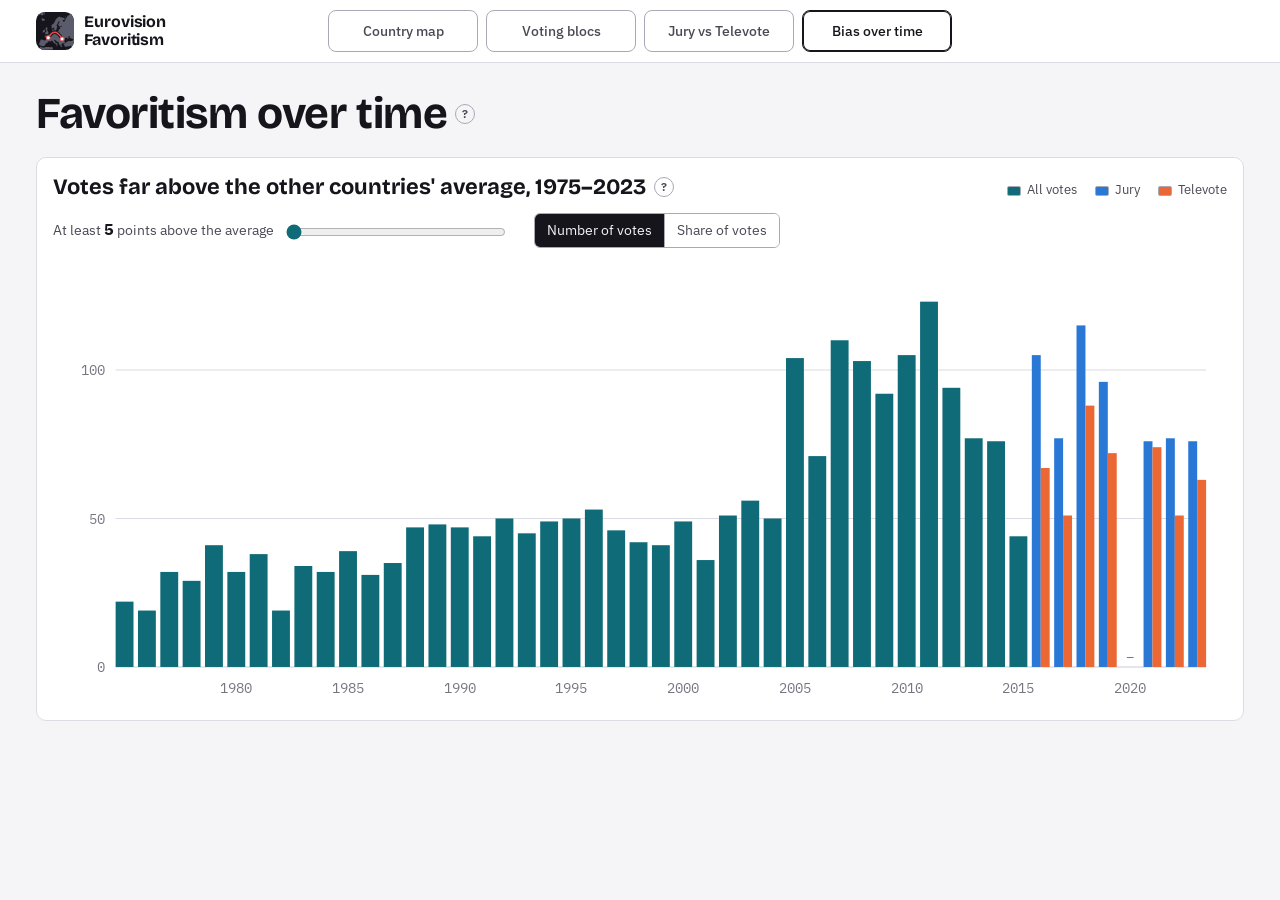
==== bias-over-time.html @ cacb6960 "Bias page draft: all countries only, threshold 5 to 12 points - Country picker and Given/Received sw" ====
<!DOCTYPE html>
<html lang="en">
<head>
  <meta charset="utf-8">
  <meta name="viewport" content="width=device-width, initial-scale=1, viewport-fit=cover">
  <title>Bias over time</title>
  <link rel="icon" href="img/favicon.svg" type="image/svg+xml">
  <link rel="preconnect" href="https://fonts.googleapis.com">
  <link rel="stylesheet" href="https://fonts.googleapis.com/css2?family=Bricolage+Grotesque:opsz,wght@12..96,500;12..96,700&family=IBM+Plex+Sans:wght@400;500;600&family=IBM+Plex+Mono:wght@400;500&display=swap">
  <link rel="stylesheet" href="css/site.css">
  <link rel="stylesheet" href="css/bias-over-time.css">
  <script src="js/vendor/d3.min.js" defer></script>
  <script type="module" src="js/pages/bias-over-time.js"></script>
</head>
<body>
<header class="topbar" id="topbar"></header>

<main class="wrap">
  <header class="ttl">
    <h1>Favoritism over time</h1>
    <button type="button" class="help" aria-label="Summary" aria-controls="h-page" aria-expanded="false">?</button>
  </header>

  <section class="stage" aria-labelledby="bars-title">
    <div class="stage-head">
      <div class="ttl">
        <h2 id="bars-title">Votes far above the other countries' average, 1975–2023</h2>
        <button type="button" class="help" aria-label="About this chart" aria-controls="h-bars" aria-expanded="false">?</button>
      </div>
      <div class="keys">
        <span class="key"><i class="swatch c-all"></i>All votes</span>
        <span class="key"><i class="swatch c-jury"></i>Jury</span>
        <span class="key"><i class="swatch c-tele"></i>Televote</span>
      </div>
    </div>
    <div class="controls">
      <label class="threshold" for="threshold"><span>At least <b id="t-value">5</b> <span id="t-unit">points</span> above the average</span>
        <input type="range" id="threshold" min="5" max="12" step="1" value="5">
      </label>
      <div class="seg" id="measure" role="group" aria-label="Show">
        <button type="button" data-value="count" aria-pressed="true">Number of votes</button>
        <button type="button" data-value="share" aria-pressed="false">Share of votes</button>
      </div>
    </div>
    <div class="scroll"><svg id="bars" class="wide" role="img" aria-label="Bar chart: per year, the votes that were at least the chosen number of points above what the other countries gave the same song"></svg></div>
  </section>
</main>

<div class="help-pop" id="h-page" role="tooltip" hidden>
  <p><b>Favoritism</b>: the points a country gave a song minus the average the other countries gave it. Greece gives Cyprus 12, the others give Cyprus 3 on average: +9.</p>
</div>
<div class="help-pop" id="h-bars" role="tooltip" hidden>
  <p>From 1975, when the top score became 12. From 2016 the jury and the televote each give a set of points.</p>
</div>
</body>
</html>
---- css/site.css ----
/* Shared styles: colours, type, top bar, controls, cards.
   Each page adds its own small stylesheet on top of this one. */

:root {
  --bg: #f5f5f7; --surface: #ffffff; --surface-2: #ececf1;
  --fg: #15151b; --fg-2: #4a4a56; --muted: #767682;
  --line: #dcdce4; --line-strong: #a9a9b6;
  --sea: #eef1f5; --land: #e1e2e8; --accent: #0f6b77;

  /* favoritism scale: blue = fewer points than expected, red = more */
  --neg2: #184f95; --neg1: #7fb0ec; --mid: #ebebef; --pos1: #ee9488; --pos2: #b3261e;

  --jury: #2a78d6; --tele: #eb6834;

  /* voting blocs: one hue per group, none of them the red or blue of the favoritism scale */
  --bloc-1: #008f88; --bloc-2: #e6a117; --bloc-3: #6a45ad;
  --bloc-4: #58b34a; --bloc-5: #e06aa9; --bloc-6: #8a4a1c;
  --bloc-7: #39485e; --bloc-8: #a3a23c;
  --no-bloc: #c7c8d2;

  --logo-bg: #15151b; --logo-land: #5b5c6b;

  --display: "Bricolage Grotesque", "Avenir Next", system-ui, sans-serif;
  --body: "IBM Plex Sans", system-ui, -apple-system, "Segoe UI", sans-serif;
  --mono: "IBM Plex Mono", ui-monospace, "SF Mono", Menlo, monospace;
}

@media (prefers-color-scheme: dark) {
  :root:not([data-theme="light"]) {
    --bg: #121216; --surface: #1b1b21; --surface-2: #26262e;
    --fg: #efeff3; --fg-2: #c2c2cc; --muted: #8e8e9a;
    --line: #33333d; --line-strong: #5a5a66;
    --sea: #16171c; --land: #24252c; --accent: #55b8c4;
    --neg2: #6aa6f0; --neg1: #2b5591; --mid: #3a3a43; --pos1: #8e3a33; --pos2: #ef6b62;
    --jury: #3987e5; --tele: #d95926;
    --bloc-1: #2bb8af; --bloc-2: #e0a02a; --bloc-3: #a288e3; --bloc-4: #6cc45c; --bloc-5: #e57fb6; --bloc-6: #c07a45; --bloc-7: #8fa0b8; --bloc-8: #c2c15a; --no-bloc: #3b3c47;
    --logo-bg: #26262e; --logo-land: #6a6b7a;
    color-scheme: dark;
  }
}
:root[data-theme="dark"] {
  --bg: #121216; --surface: #1b1b21; --surface-2: #26262e;
  --fg: #efeff3; --fg-2: #c2c2cc; --muted: #8e8e9a;
  --line: #33333d; --line-strong: #5a5a66;
  --sea: #16171c; --land: #24252c; --accent: #55b8c4;
  --neg2: #6aa6f0; --neg1: #2b5591; --mid: #3a3a43; --pos1: #8e3a33; --pos2: #ef6b62;
  --jury: #3987e5; --tele: #d95926;
  --bloc-1: #2bb8af; --bloc-2: #e0a02a; --bloc-3: #a288e3; --bloc-4: #6cc45c; --bloc-5: #e57fb6; --bloc-6: #c07a45; --bloc-7: #8fa0b8; --bloc-8: #c2c15a; --no-bloc: #3b3c47;
  --logo-bg: #26262e; --logo-land: #6a6b7a;
  color-scheme: dark;
}

* { box-sizing: border-box; }
[hidden] { display: none !important; }
body { margin: 0; background: var(--bg); color: var(--fg); font: 15px/1.55 var(--body); }
h1 { font: 700 clamp(28px, 4.4vw, 44px)/1.05 var(--display); margin: 0; letter-spacing: -.01em; text-wrap: balance; }
h2 { font: 700 22px/1.2 var(--display); margin: 0; text-wrap: balance; }
h2 .yr { font: 500 15px/1 var(--mono); color: var(--muted); }
svg { display: block; width: 100%; height: auto; }
svg text { font-family: var(--body); }
svg .mono, .mono { font-family: var(--mono); }
button:focus-visible, select:focus-visible, a:focus-visible { outline: 2px solid var(--accent); outline-offset: 2px; }
.visually-hidden { position: absolute; width: 1px; height: 1px; overflow: hidden; clip-path: inset(50%); white-space: nowrap; }

@media (prefers-reduced-motion: reduce) {
  * { transition: none !important; animation: none !important; }
}

/* ---------- top bar: logo left, four equal page boxes centred */
.topbar { display: block; position: sticky; top: 0; z-index: 30; background: color-mix(in srgb, var(--surface) 92%, transparent); backdrop-filter: blur(8px); border-bottom: 1px solid var(--line); }
.topbar-in { width: 100%; max-width: 1240px; margin: 0 auto; padding-block: 10px; padding-left: max(16px, env(safe-area-inset-left, 0px)); padding-right: max(16px, env(safe-area-inset-right, 0px));
  display: grid; grid-template-columns: 1fr auto 1fr; align-items: center; gap: 10px 24px; }
.brand { justify-self: start; display: flex; align-items: center; gap: 10px; color: var(--fg); text-decoration: none; border-radius: 10px; padding: 2px 6px 2px 2px; margin-left: -2px; }
.brand:hover .brand-txt { text-decoration: underline; text-underline-offset: 3px; }
.logo { width: 38px; height: 38px; flex: none; }
.logo-bg { fill: var(--logo-bg); }
.logo-land { fill: var(--logo-land); }
.logo-arc { fill: none; stroke: #e5484d; stroke-width: 2.6; stroke-linecap: round; }
.logo-arc-halo { fill: none; stroke: var(--logo-bg); stroke-width: 5.5; stroke-linecap: round; }
.logo-dot { fill: #ffffff; stroke: #e5484d; stroke-width: 1.6; }
.brand-txt { font: 700 16px/1.15 var(--display); letter-spacing: -.005em; max-width: 11ch; }
.topbar nav { grid-column: 2; }
.topbar nav ul { list-style: none; margin: 0; padding: 0; display: grid; grid-template-columns: repeat(4, 150px); gap: 8px; }
.topbar nav a { display: grid; place-items: center; height: 42px; padding: 0 10px; text-align: center; font: 500 14px/1.2 var(--body); color: var(--fg-2); text-decoration: none;
  background: var(--surface); border: 1px solid var(--line-strong); border-radius: 8px; transition: border-color .15s, color .15s; }
.topbar nav a:hover { border-color: var(--fg-2); color: var(--fg); }
.topbar nav a[aria-current=page] { color: var(--fg); border-color: var(--fg); box-shadow: inset 0 0 0 1px var(--fg); }

/* narrower screens: logo on its own row, boxes across the full width, then two by two */
@media (max-width: 1000px) {
  .topbar-in { grid-template-columns: 1fr; }
  .brand-txt { max-width: none; }
  .topbar nav { grid-column: 1; }
  .topbar nav ul { grid-template-columns: repeat(4, 1fr); }
}
@media (max-width: 560px) {
  .topbar nav ul { grid-template-columns: repeat(2, 1fr); }
  .topbar nav a { height: 38px; font-size: 13px; }
}

/* ---------- page layout */
.wrap { max-width: 1240px; margin: 0 auto; padding-block: 28px 56px; padding-left: max(16px, env(safe-area-inset-left, 0px)); padding-right: max(16px, env(safe-area-inset-right, 0px)); display: grid; gap: 20px; }
.ttl { display: flex; align-items: center; gap: 8px; flex-wrap: wrap; min-width: 0; }
.ttl.spread { justify-content: space-between; }
.panel { display: grid; grid-template-columns: minmax(0, 1fr) var(--aside, 290px); gap: 20px; align-items: start; }
@media (max-width: 920px) { .panel { grid-template-columns: minmax(0, 1fr); } }
.stage, .card { background: var(--surface); border: 1px solid var(--line); border-radius: 10px; display: grid; }
.stage { padding: 16px; min-width: 0; gap: 12px; }
.card { padding: 14px 16px; gap: 10px; }
.card p { margin: 0; color: var(--fg-2); }
.stage-head { display: flex; flex-wrap: wrap; justify-content: space-between; align-items: end; gap: 10px 20px; }
.side { display: grid; gap: 18px; font-size: 14px; }
.scroll { overflow-x: auto; min-width: 0; }
.sub { margin: 0; color: var(--fg-2); font-size: 14px; max-width: 70ch; }
.loading { color: var(--muted); font-size: 14px; }
.error { color: var(--pos2); }

/* ---------- controls */
.controls { display: flex; flex-wrap: wrap; gap: 14px 24px; align-items: end; }
.ctl { display: grid; gap: 5px; }
.lbl, .ctl label { font: 500 11px/1 var(--mono); letter-spacing: .07em; text-transform: uppercase; color: var(--muted); }
.lbl .val, .ctl label .val { color: var(--fg); text-transform: none; letter-spacing: 0; font-size: 13px; }
select { font: inherit; color: var(--fg); background: var(--surface); border: 1px solid var(--line-strong); border-radius: 6px; padding: 6px 10px; min-width: 180px; }
input[type=range] { width: 200px; accent-color: var(--fg); margin: 6px 0 2px; }

.seg { display: inline-flex; border: 1px solid var(--line-strong); border-radius: 6px; overflow: hidden; }
.seg button { font: inherit; font-size: 14px; background: var(--surface); color: var(--fg-2); border: 0; padding: 6px 12px; cursor: pointer; }
.seg button + button { border-left: 1px solid var(--line-strong); }
.seg button[aria-pressed=true] { background: var(--fg); color: var(--bg); }
.seg.tight { margin-top: 4px; }

.presets { display: flex; flex-wrap: wrap; gap: 6px; }
.presets button { font: 500 12px/1 var(--mono); background: var(--surface); color: var(--fg-2); border: 1px solid var(--line-strong); border-radius: 999px; padding: 5px 9px; cursor: pointer; }
.presets button[aria-pressed=true] { background: var(--fg); color: var(--bg); border-color: var(--fg); }

/* two-handle year slider (js/shared/year-range.js) */
.range { position: relative; width: min(var(--range-w, 340px), 82vw); height: 26px; }
.range .track, .range .fill { position: absolute; top: 11px; height: 4px; border-radius: 2px; }
.range .track { left: 9px; right: 9px; background: var(--line); }
.range .fill { background: var(--fg); }
.range input[type=range] { position: absolute; inset: 0; width: 100%; height: 26px; margin: 0; background: none; pointer-events: none; -webkit-appearance: none; appearance: none; }
.range input[type=range]::-webkit-slider-runnable-track { background: none; height: 26px; }
.range input[type=range]::-moz-range-track { background: none; }
.range input[type=range]::-webkit-slider-thumb { -webkit-appearance: none; pointer-events: auto; width: 18px; height: 18px; margin-top: 4px; border-radius: 50%; background: var(--fg); border: 2px solid var(--surface); box-shadow: 0 0 0 1px var(--line-strong); cursor: grab; }
.range input[type=range]::-moz-range-thumb { pointer-events: auto; width: 14px; height: 14px; border-radius: 50%; background: var(--fg); border: 2px solid var(--surface); box-shadow: 0 0 0 1px var(--line-strong); cursor: grab; }
.range input[type=range]:focus-visible { outline: none; }
.range input[type=range]:focus-visible::-webkit-slider-thumb { box-shadow: 0 0 0 3px var(--accent); }
.range input[type=range]:focus-visible::-moz-range-thumb { box-shadow: 0 0 0 3px var(--accent); }
.range-ticks { display: flex; justify-content: space-between; width: min(var(--range-w, 340px), 82vw); padding: 0 4px; font: 11px/1 var(--mono); color: var(--muted); }

/* ---------- legends and ranked lists */
.keys { display: flex; flex-wrap: wrap; gap: 6px 18px; font-size: 13px; color: var(--fg-2); align-items: center; }
.key { display: inline-flex; align-items: center; gap: 6px; }
/* a swatch takes its colour from --c, set by one of the c-* classes */
.swatch { width: 14px; height: 10px; border-radius: 2px; display: inline-block; background: var(--c, transparent); border: 1px solid var(--line-strong); }
.swatch.dot { width: 10px; height: 10px; border-radius: 50%; border: 0; }
.swatch.ring { width: 10px; height: 10px; border-radius: 50%; background: transparent; border: 2px solid var(--fg-2); }
.swatch.line { width: 18px; height: 0; background: none; border: 0; border-top: 2.5px solid var(--c, var(--fg)); border-radius: 0; }
.swatch.line.dash { border-top-style: dashed; }
.swatch.hatch { background: repeating-linear-gradient(45deg, var(--surface) 0 2px, var(--line-strong) 2px 3.5px); }
.c-fg { --c: var(--fg); } .c-fg2 { --c: var(--fg-2); } .c-land { --c: var(--land); }
.c-nobloc { --c: var(--no-bloc); } .c-jury { --c: var(--jury); } .c-tele { --c: var(--tele); } .c-accent { --c: var(--accent); }

.rank { margin: 0; padding: 0; list-style: none; display: grid; gap: 2px; font-variant-numeric: tabular-nums; }
.rank li { display: grid; grid-template-columns: 1fr auto; gap: 10px; align-items: center; padding: 4px 0; border-bottom: 1px dashed var(--line); }
.rank li button { all: unset; cursor: pointer; color: var(--fg); }
.rank li button:hover { text-decoration: underline; }
.rank li button:focus-visible { outline: 2px solid var(--accent); outline-offset: 2px; }
.rank .empty { color: var(--muted); }
.rank + .lbl { margin-top: 6px; }
.pill { font: 500 12px/1 var(--mono); padding: 4px 6px; border-radius: 4px; min-width: 48px; text-align: right; }

/* ---------- tooltip */
.tip { position: fixed; z-index: 40; pointer-events: none; background: var(--surface); color: var(--fg); border: 1px solid var(--line-strong); border-radius: 6px; padding: 7px 10px; font-size: 13px; line-height: 1.4; box-shadow: 0 4px 14px rgb(0 0 0 / .14); max-width: 260px; }
.tip b { font-weight: 600; }
.tip .m { font-family: var(--mono); color: var(--fg-2); }

/* ---------- "?" help buttons: hover or focus to peek, click to pin, Esc to close */
.help { all: unset; box-sizing: border-box; display: inline-grid; place-items: center; width: 20px; height: 20px; flex: none; border-radius: 50%; border: 1.5px solid var(--line-strong); color: var(--fg-2); font: 600 12px/1 var(--body); cursor: help; vertical-align: middle; text-transform: none; letter-spacing: 0; }
.help:hover, .help[aria-expanded=true] { background: var(--fg); color: var(--bg); border-color: var(--fg); }
.help:focus-visible { outline: 2px solid var(--accent); outline-offset: 2px; }
.help-pop { position: fixed; z-index: 50; max-width: calc(100vw - 24px); background: var(--surface); color: var(--fg-2); border: 1px solid var(--line-strong); border-radius: 8px; padding: 12px 14px; font: 400 13.5px/1.5 var(--body); box-shadow: 0 8px 24px rgb(0 0 0 / .18); }
.help-pop b { color: var(--fg); font-weight: 600; }
.help-pop p { margin: 0 0 7px; }
.help-pop p:last-child { margin: 0; }

/* ---------- chart pieces shared by the pages */
.axis text, .tick-label { font: 11px var(--mono); fill: var(--muted); }
.axis line, .axis path { stroke: none; }
.grid line { stroke: var(--line); stroke-width: .8; }
.grid .zero { stroke-width: 1.2; }
.country { cursor: pointer; transition: fill .25s; }
/* 2020, the year without a contest, on line chart axes */
.tick-label.no-contest { fill-opacity: .6; font-style: italic; }
---- css/bias-over-time.css ----
/* Favoritism over time page */
svg.wide { min-width: 720px; }

.controls { display: flex; flex-wrap: wrap; gap: 12px 28px; align-items: center; }
.threshold { display: flex; align-items: center; gap: 12px; font-size: 14px; color: var(--fg-2); }
.threshold b { font: 700 16px var(--mono); color: var(--fg); }
.threshold input { width: 220px; accent-color: var(--accent); }

.bar.all { fill: var(--accent); }
.bar.jury { fill: var(--jury); }
.bar.tele { fill: var(--tele); }
.bar:hover { stroke: var(--fg); stroke-width: 1; }
.swatch.c-all { --c: var(--accent); }
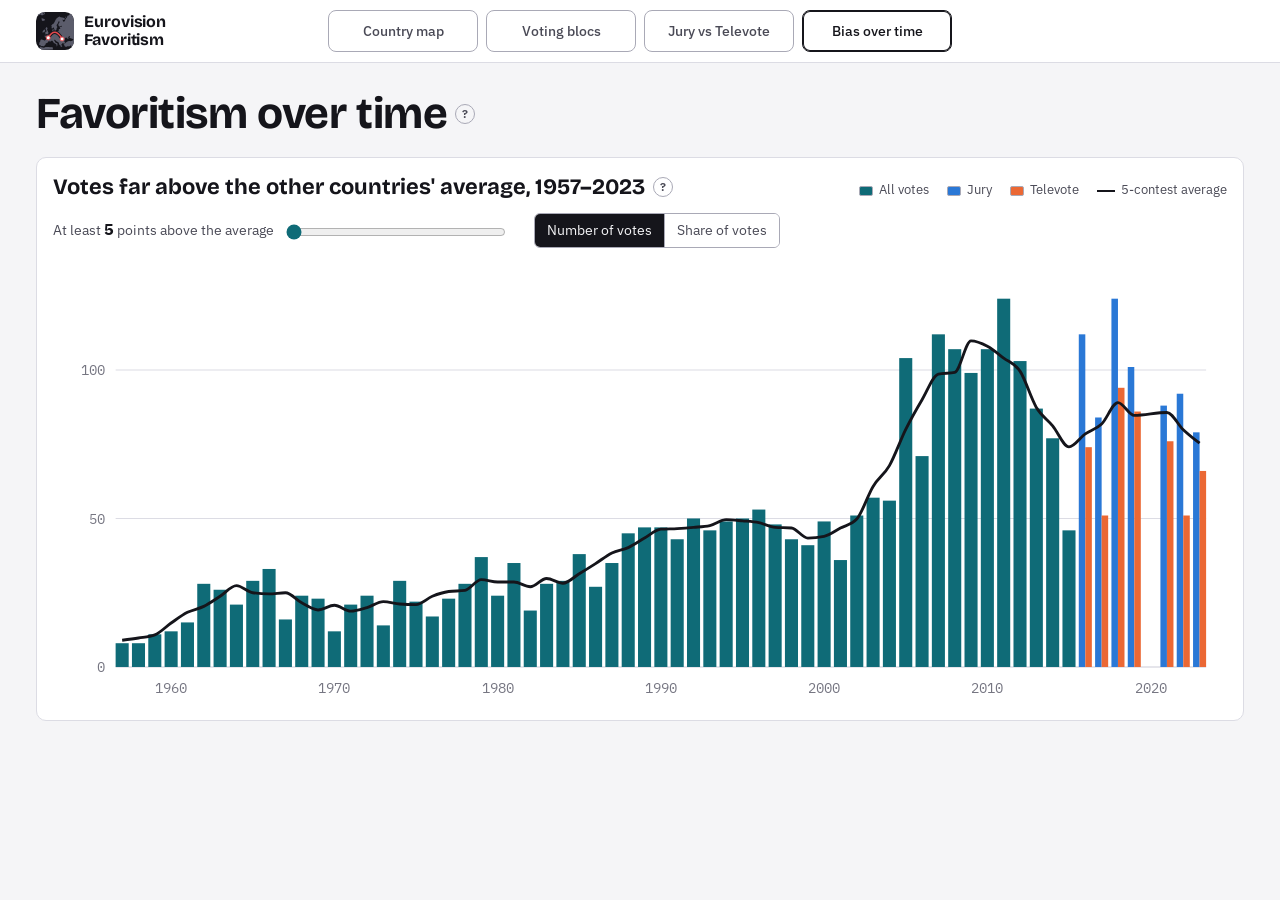
==== commit 9905724d: "Bias page: all finals 1957-2023 on the standardised 12-point scale, with a trend line - Favoritism s" ====
--- a/bias-over-time.html
+++ b/bias-over-time.html
@@ -24,13 +24,14 @@
   <section class="stage" aria-labelledby="bars-title">
     <div class="stage-head">
       <div class="ttl">
-        <h2 id="bars-title">Votes far above the other countries' average, 1975–2023</h2>
+        <h2 id="bars-title">Votes far above the other countries' average, 1957–2023</h2>
         <button type="button" class="help" aria-label="About this chart" aria-controls="h-bars" aria-expanded="false">?</button>
       </div>
       <div class="keys">
         <span class="key"><i class="swatch c-all"></i>All votes</span>
         <span class="key"><i class="swatch c-jury"></i>Jury</span>
         <span class="key"><i class="swatch c-tele"></i>Televote</span>
+        <span class="key"><i class="swatch line c-trend"></i>5-contest average</span>
       </div>
     </div>
     <div class="controls">
@@ -50,7 +51,7 @@
   <p><b>Favoritism</b>: the points a country gave a song minus the average the other countries gave it. Greece gives Cyprus 12, the others give Cyprus 3 on average: +9.</p>
 </div>
 <div class="help-pop" id="h-bars" role="tooltip" hidden>
-  <p>From 1975, when the top score became 12. From 2016 the jury and the televote each give a set of points.</p>
+  <p>Points standardised to the 12-point scale, as on the other pages: each year is scaled to the spread of an average 1975–2015 final.</p>
 </div>
 </body>
 </html>
--- a/css/bias-over-time.css
+++ b/css/bias-over-time.css
@@ -11,3 +11,5 @@
 .bar.tele { fill: var(--tele); }
 .bar:hover { stroke: var(--fg); stroke-width: 1; }
 .swatch.c-all { --c: var(--accent); }
+.trend { fill: none; stroke: var(--fg); stroke-width: 2.2; stroke-linejoin: round; pointer-events: none; }
+.swatch.c-trend { --c: var(--fg); }
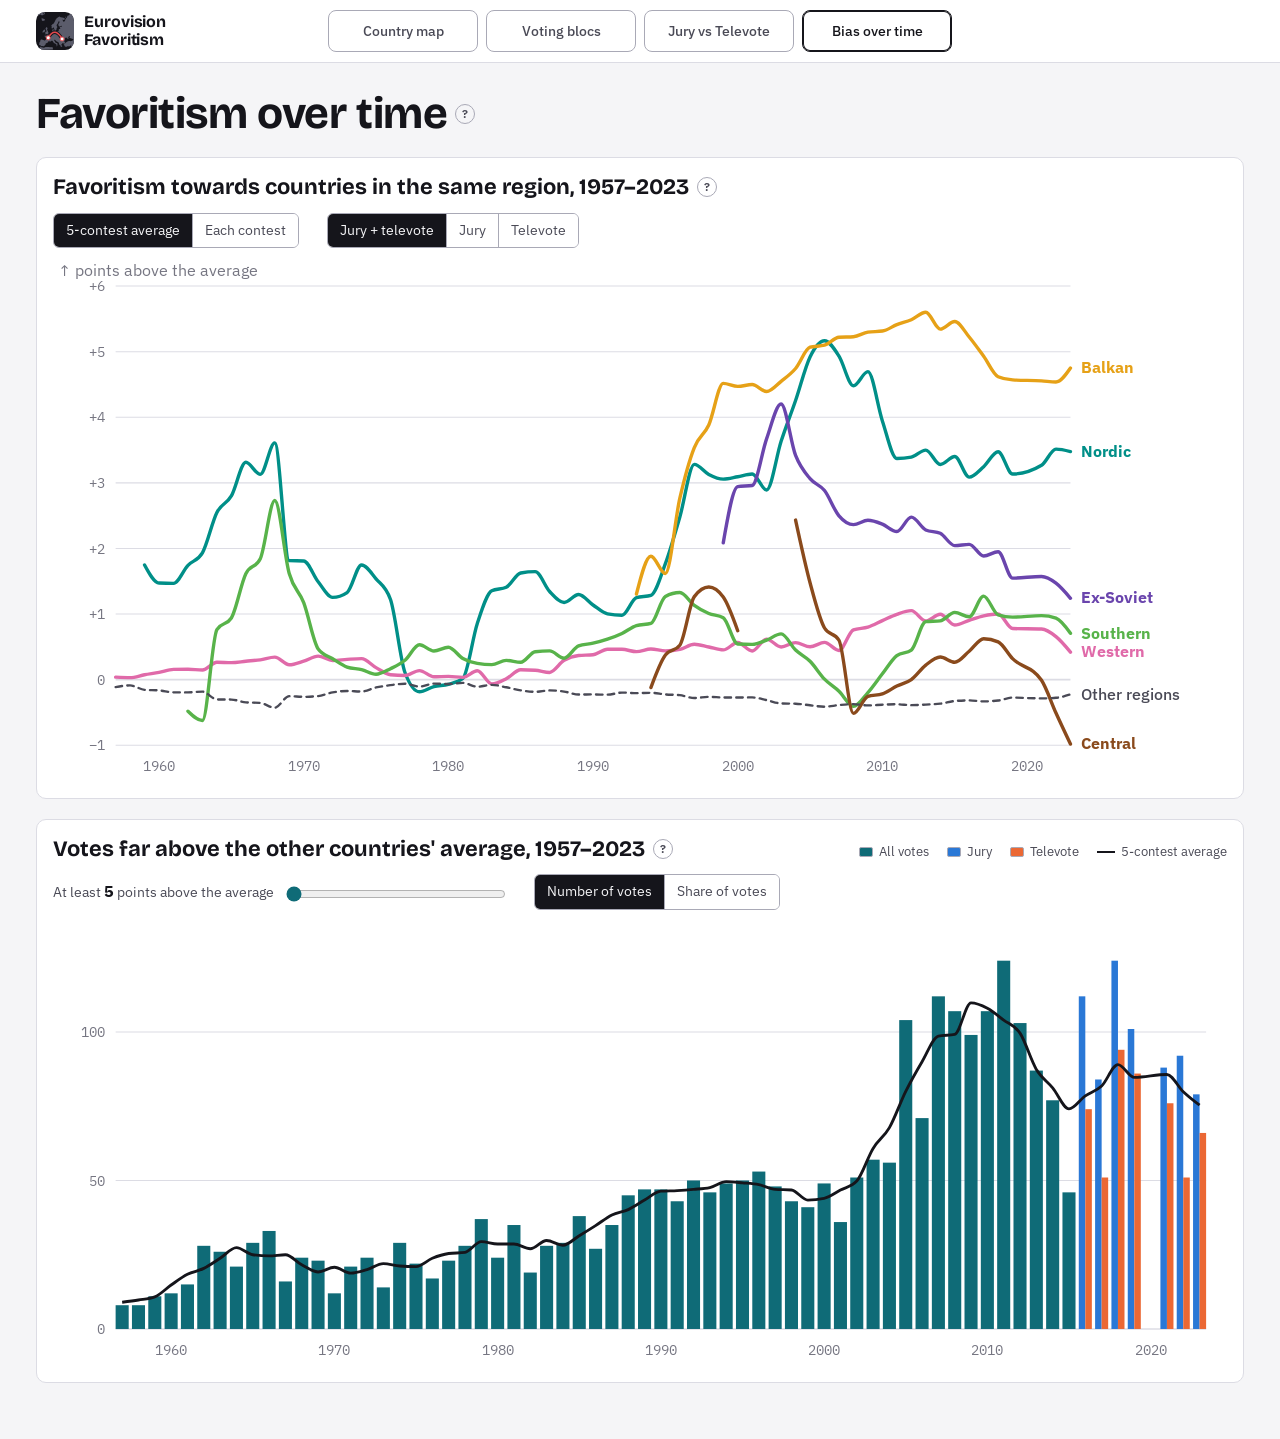
==== commit 1e791966: "Bias page: favoritism towards the voter's own region, one line per region - New first chart: per yea" ====
--- a/bias-over-time.html
+++ b/bias-over-time.html
@@ -20,6 +20,27 @@
     <h1>Favoritism over time</h1>
     <button type="button" class="help" aria-label="Summary" aria-controls="h-page" aria-expanded="false">?</button>
   </header>
+
+  <section class="stage" aria-labelledby="regions-title">
+    <div class="stage-head">
+      <div class="ttl">
+        <h2 id="regions-title">Favoritism towards countries in the same region, 1957–2023</h2>
+        <button type="button" class="help" aria-label="About this chart" aria-controls="h-regions" aria-expanded="false">?</button>
+      </div>
+    </div>
+    <div class="controls">
+      <div class="seg" id="smooth" role="group" aria-label="Smoothing">
+        <button type="button" data-value="avg" aria-pressed="true">5-contest average</button>
+        <button type="button" data-value="each" aria-pressed="false">Each contest</button>
+      </div>
+      <div class="seg" id="split" role="group" aria-label="2016–2023">
+        <button type="button" data-value="all" aria-pressed="true">Jury + televote</button>
+        <button type="button" data-value="jury" aria-pressed="false">Jury</button>
+        <button type="button" data-value="tele" aria-pressed="false">Televote</button>
+      </div>
+    </div>
+    <div class="scroll"><svg id="regions" class="wide" role="img" aria-label="Line chart: per region, the average favoritism of votes to countries in the same region, per year, and a dashed line for votes between different regions"></svg></div>
+  </section>
 
   <section class="stage" aria-labelledby="bars-title">
     <div class="stage-head">
@@ -50,6 +71,9 @@
 <div class="help-pop" id="h-page" role="tooltip" hidden>
   <p><b>Favoritism</b>: the points a country gave a song minus the average the other countries gave it. Greece gives Cyprus 12, the others give Cyprus 3 on average: +9.</p>
 </div>
+<div class="help-pop" id="h-regions" role="tooltip" hidden>
+  <p>Average favoritism of the votes a region's countries gave each other, in standardised points. Dashed: votes between different regions. The jury/televote switch applies from 2016.</p>
+</div>
 <div class="help-pop" id="h-bars" role="tooltip" hidden>
   <p>Points standardised to the 12-point scale, as on the other pages: each year is scaled to the spread of an average 1975–2015 final.</p>
 </div>
--- a/css/bias-over-time.css
+++ b/css/bias-over-time.css
@@ -13,3 +13,11 @@
 .swatch.c-all { --c: var(--accent); }
 .trend { fill: none; stroke: var(--fg); stroke-width: 2.2; stroke-linejoin: round; pointer-events: none; }
 .swatch.c-trend { --c: var(--fg); }
+.region-line { fill: none; stroke-width: 2.6; stroke-linejoin: round; stroke-linecap: round; transition: opacity .15s; }
+.region-line.other { stroke-width: 1.8; stroke-dasharray: 5 4; }
+.region-line.is-focus { stroke-width: 3.6; }
+.region-line.is-dim, .region-label.is-dim { opacity: .15; }
+.region-label { font-size: 12.5px; font-weight: 700; cursor: default; transition: opacity .15s; }
+.region-label.other { font-weight: 500; }
+#regions .guide { stroke: var(--fg-2); stroke-width: 1; pointer-events: none; }
+.note { font-size: 12px; fill: var(--muted); }
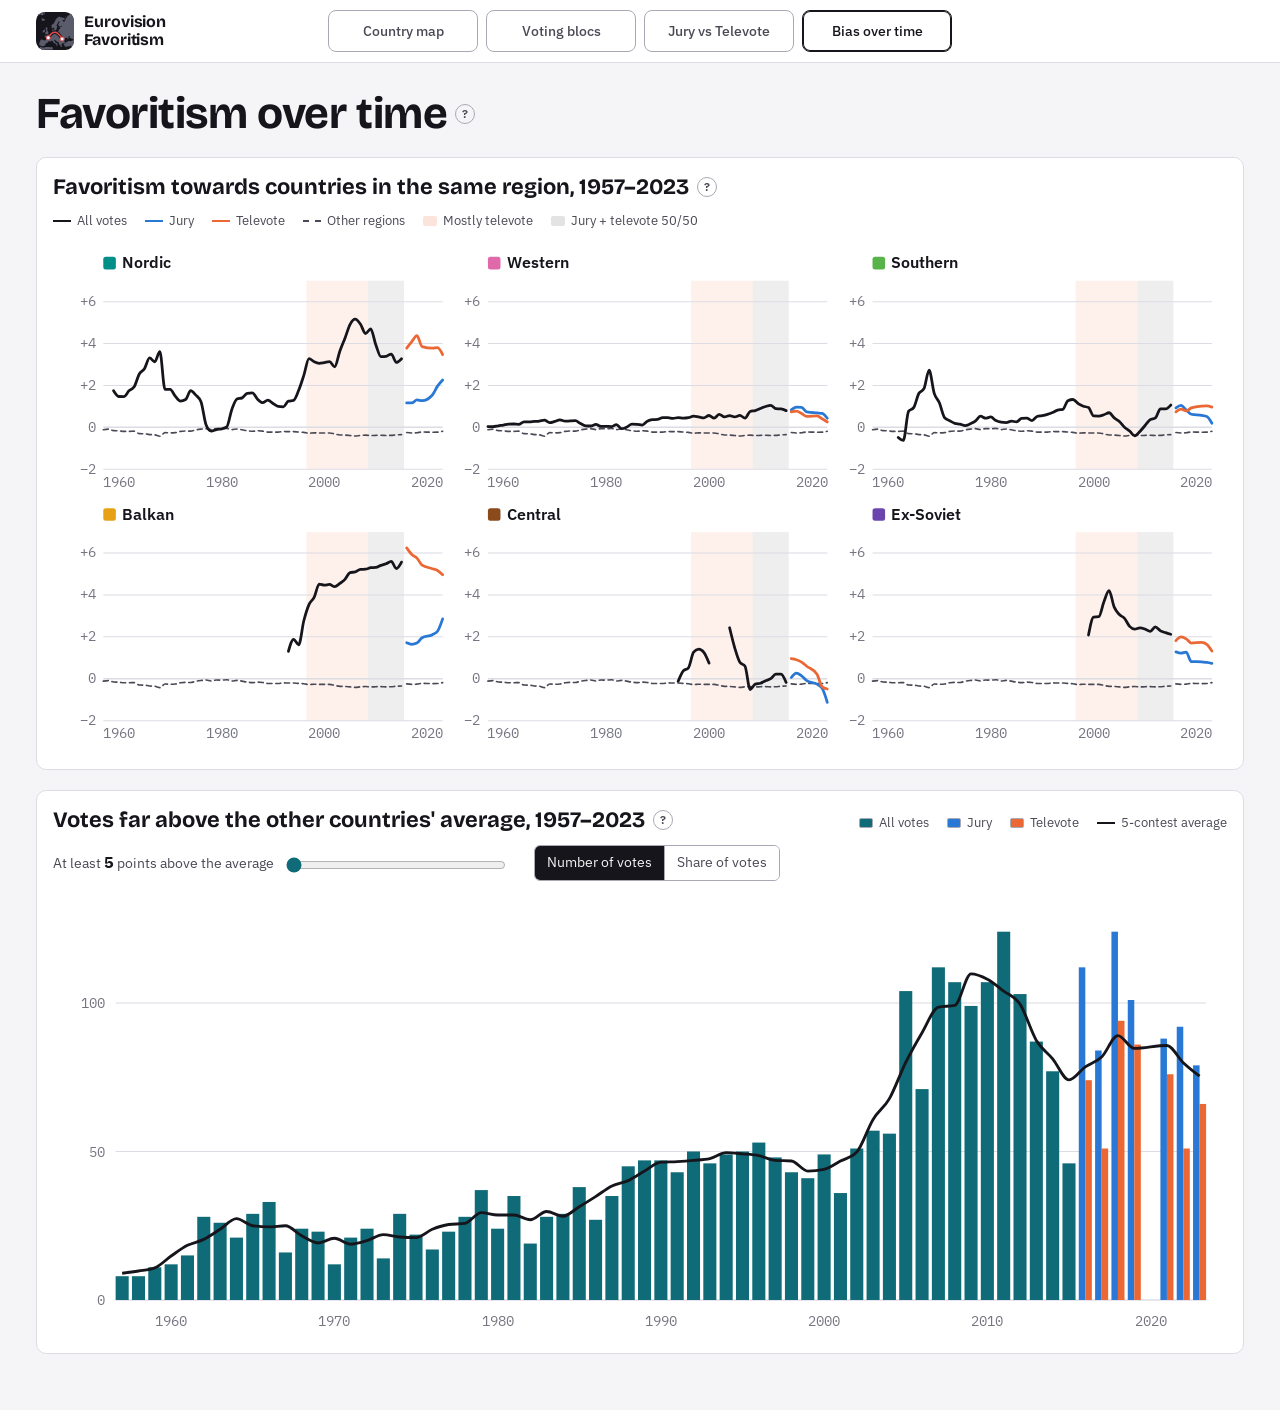
==== commit 26760e8d: "Bias page: region chart as small multiples with voting methods shaded - One panel per region on shar" ====
--- a/bias-over-time.html
+++ b/bias-over-time.html
@@ -27,19 +27,16 @@
         <h2 id="regions-title">Favoritism towards countries in the same region, 1957–2023</h2>
         <button type="button" class="help" aria-label="About this chart" aria-controls="h-regions" aria-expanded="false">?</button>
       </div>
-    </div>
-    <div class="controls">
-      <div class="seg" id="smooth" role="group" aria-label="Smoothing">
-        <button type="button" data-value="avg" aria-pressed="true">5-contest average</button>
-        <button type="button" data-value="each" aria-pressed="false">Each contest</button>
-      </div>
-      <div class="seg" id="split" role="group" aria-label="2016–2023">
-        <button type="button" data-value="all" aria-pressed="true">Jury + televote</button>
-        <button type="button" data-value="jury" aria-pressed="false">Jury</button>
-        <button type="button" data-value="tele" aria-pressed="false">Televote</button>
+      <div class="keys">
+        <span class="key"><i class="swatch line c-allv"></i>All votes</span>
+        <span class="key"><i class="swatch line c-jury"></i>Jury</span>
+        <span class="key"><i class="swatch line c-tele"></i>Televote</span>
+        <span class="key"><i class="swatch line dash c-other"></i>Other regions</span>
+        <span class="key"><i class="swatch c-televote-years"></i>Mostly televote</span>
+        <span class="key"><i class="swatch c-fifty-years"></i>Jury + televote 50/50</span>
       </div>
     </div>
-    <div class="scroll"><svg id="regions" class="wide" role="img" aria-label="Line chart: per region, the average favoritism of votes to countries in the same region, per year, and a dashed line for votes between different regions"></svg></div>
+    <div class="scroll"><svg id="regions" class="wide" role="img" aria-label="Six small line charts, one per region: the average favoritism of votes to countries in the same region per year, with jury and televote apart from 2016 and a dashed line for votes between different regions"></svg></div>
   </section>
 
   <section class="stage" aria-labelledby="bars-title">
@@ -72,7 +69,7 @@
   <p><b>Favoritism</b>: the points a country gave a song minus the average the other countries gave it. Greece gives Cyprus 12, the others give Cyprus 3 on average: +9.</p>
 </div>
 <div class="help-pop" id="h-regions" role="tooltip" hidden>
-  <p>Average favoritism of the votes a region's countries gave each other, in standardised points. Dashed: votes between different regions. The jury/televote switch applies from 2016.</p>
+  <p>Average favoritism of the votes a region's countries gave each other, in standardised points, pooled over five contests. Dashed: votes between different regions. Juries voted until 1996.</p>
 </div>
 <div class="help-pop" id="h-bars" role="tooltip" hidden>
   <p>Points standardised to the 12-point scale, as on the other pages: each year is scaled to the spread of an average 1975–2015 final.</p>
--- a/css/bias-over-time.css
+++ b/css/bias-over-time.css
@@ -13,11 +13,18 @@
 .swatch.c-all { --c: var(--accent); }
 .trend { fill: none; stroke: var(--fg); stroke-width: 2.2; stroke-linejoin: round; pointer-events: none; }
 .swatch.c-trend { --c: var(--fg); }
-.region-line { fill: none; stroke-width: 2.6; stroke-linejoin: round; stroke-linecap: round; transition: opacity .15s; }
-.region-line.other { stroke-width: 1.8; stroke-dasharray: 5 4; }
-.region-line.is-focus { stroke-width: 3.6; }
-.region-line.is-dim, .region-label.is-dim { opacity: .15; }
-.region-label { font-size: 12.5px; font-weight: 700; cursor: default; transition: opacity .15s; }
-.region-label.other { font-weight: 500; }
+.rl { fill: none; stroke-width: 2.2; stroke-linejoin: round; stroke-linecap: round; }
+.rl.all { stroke: var(--fg); }
+.rl.jury { stroke: var(--jury); }
+.rl.tele { stroke: var(--tele); }
+.rl.other { stroke: var(--fg-2); stroke-width: 1.3; stroke-dasharray: 4 3; }
+.band { fill-opacity: 0; }
+.band.b1 { fill: var(--tele); fill-opacity: .09; }
+.band.b2 { fill: var(--fg); fill-opacity: .07; }
+.swatch.c-televote-years { --c: color-mix(in srgb, var(--tele) 18%, var(--surface)); border: 0; }
+.swatch.c-fifty-years { --c: color-mix(in srgb, var(--fg) 12%, var(--surface)); border: 0; }
+.swatch.c-allv { --c: var(--fg); }
+.swatch.c-other { --c: var(--fg-2); }
 #regions .guide { stroke: var(--fg-2); stroke-width: 1; pointer-events: none; }
+#regions .panel-title { font: 600 13px var(--body); fill: var(--fg); }
 .note { font-size: 12px; fill: var(--muted); }
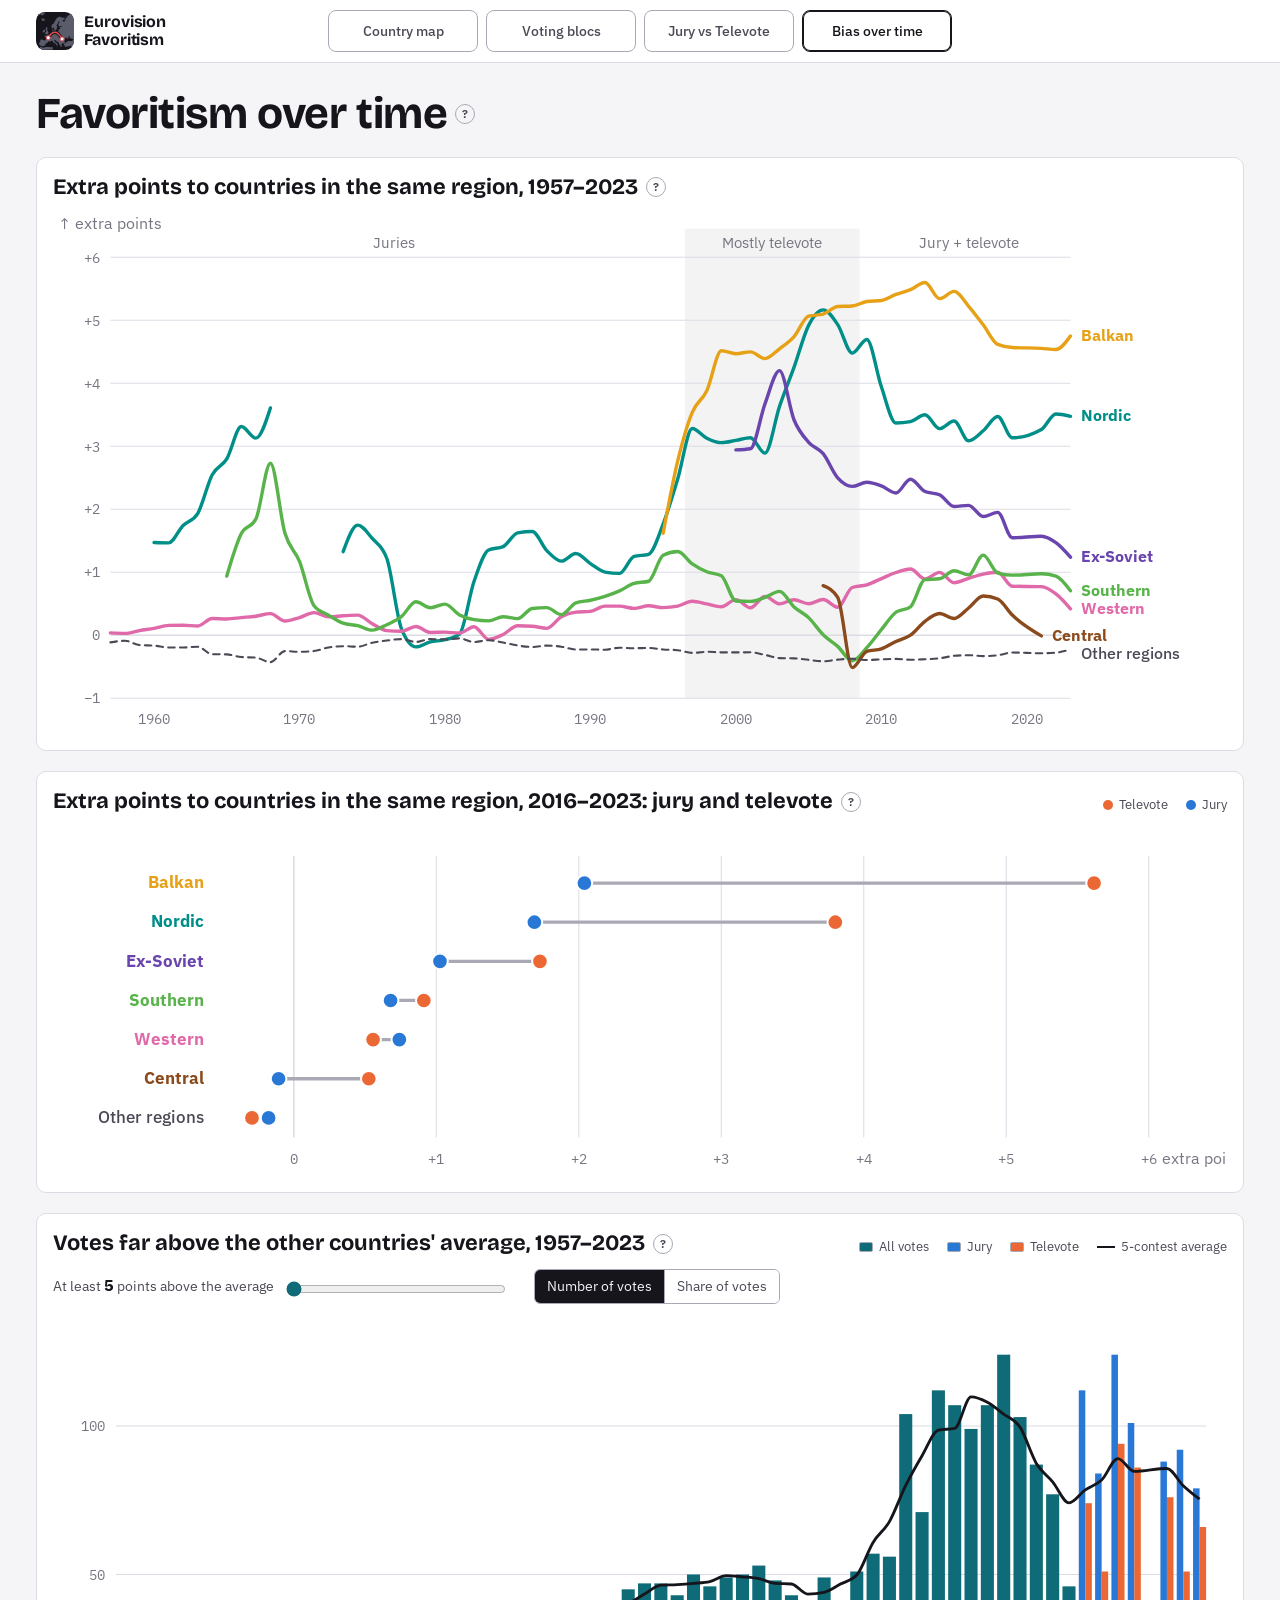
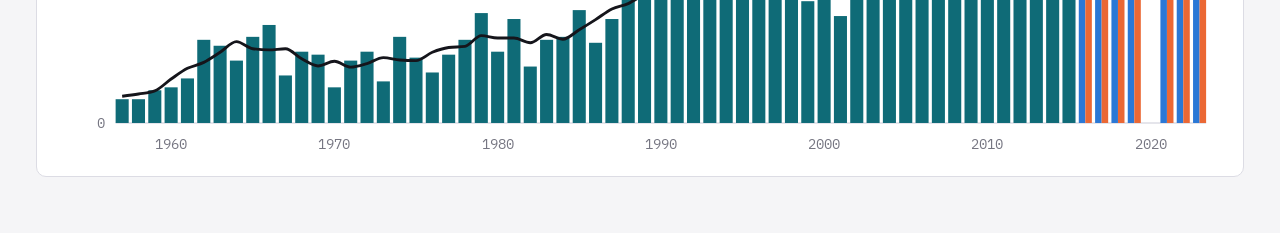
==== commit f734c4e3: "Bias page: extra points to the same region, one meaning per line - Chart 1: one line per region over" ====
--- a/bias-over-time.html
+++ b/bias-over-time.html
@@ -22,21 +22,25 @@
   </header>
 
   <section class="stage" aria-labelledby="regions-title">
+    <div class="ttl">
+      <h2 id="regions-title">Extra points to countries in the same region, 1957–2023</h2>
+      <button type="button" class="help" aria-label="About this chart" aria-controls="h-regions" aria-expanded="false">?</button>
+    </div>
+    <div class="scroll"><svg id="regions" class="wide" role="img" aria-label="Line chart: per region and year, how many more points countries gave songs from their own region than the other countries gave those songs; dashed line for votes between regions"></svg></div>
+  </section>
+
+  <section class="stage" aria-labelledby="split-title">
     <div class="stage-head">
       <div class="ttl">
-        <h2 id="regions-title">Favoritism towards countries in the same region, 1957–2023</h2>
-        <button type="button" class="help" aria-label="About this chart" aria-controls="h-regions" aria-expanded="false">?</button>
+        <h2 id="split-title">Extra points to countries in the same region, 2016–2023: jury and televote</h2>
+        <button type="button" class="help" aria-label="About this chart" aria-controls="h-split" aria-expanded="false">?</button>
       </div>
       <div class="keys">
-        <span class="key"><i class="swatch line c-allv"></i>All votes</span>
-        <span class="key"><i class="swatch line c-jury"></i>Jury</span>
-        <span class="key"><i class="swatch line c-tele"></i>Televote</span>
-        <span class="key"><i class="swatch line dash c-other"></i>Other regions</span>
-        <span class="key"><i class="swatch c-televote-years"></i>Mostly televote</span>
-        <span class="key"><i class="swatch c-fifty-years"></i>Jury + televote 50/50</span>
+        <span class="key"><i class="swatch dot c-tele"></i>Televote</span>
+        <span class="key"><i class="swatch dot c-jury"></i>Jury</span>
       </div>
     </div>
-    <div class="scroll"><svg id="regions" class="wide" role="img" aria-label="Six small line charts, one per region: the average favoritism of votes to countries in the same region per year, with jury and televote apart from 2016 and a dashed line for votes between different regions"></svg></div>
+    <div class="scroll"><svg id="split-regions" class="wide" role="img" aria-label="Per region, the extra points to countries in the same region from the jury and from the televote, 2016–2023"></svg></div>
   </section>
 
   <section class="stage" aria-labelledby="bars-title">
@@ -69,7 +73,11 @@
   <p><b>Favoritism</b>: the points a country gave a song minus the average the other countries gave it. Greece gives Cyprus 12, the others give Cyprus 3 on average: +9.</p>
 </div>
 <div class="help-pop" id="h-regions" role="tooltip" hidden>
-  <p>Average favoritism of the votes a region's countries gave each other, in standardised points, pooled over five contests. Dashed: votes between different regions. Juries voted until 1996.</p>
+  <p><b>Extra points</b>: how many more points a country gave a song than the other countries gave the same song. Norway gives Sweden 10, the others give Sweden 4 on average: +6.</p>
+  <p>Each line: the average over all votes to a country in the same region, over five contests. Dashed: votes between regions. Hover a region's name for its countries.</p>
+</div>
+<div class="help-pop" id="h-split" role="tooltip" hidden>
+  <p>The same measure since 2016, when the jury and the televote each give their own points.</p>
 </div>
 <div class="help-pop" id="h-bars" role="tooltip" hidden>
   <p>Points standardised to the 12-point scale, as on the other pages: each year is scaled to the spread of an average 1975–2015 final.</p>
--- a/css/bias-over-time.css
+++ b/css/bias-over-time.css
@@ -13,18 +13,23 @@
 .swatch.c-all { --c: var(--accent); }
 .trend { fill: none; stroke: var(--fg); stroke-width: 2.2; stroke-linejoin: round; pointer-events: none; }
 .swatch.c-trend { --c: var(--fg); }
-.rl { fill: none; stroke-width: 2.2; stroke-linejoin: round; stroke-linecap: round; }
-.rl.all { stroke: var(--fg); }
-.rl.jury { stroke: var(--jury); }
-.rl.tele { stroke: var(--tele); }
-.rl.other { stroke: var(--fg-2); stroke-width: 1.3; stroke-dasharray: 4 3; }
-.band { fill-opacity: 0; }
-.band.b1 { fill: var(--tele); fill-opacity: .09; }
-.band.b2 { fill: var(--fg); fill-opacity: .07; }
-.swatch.c-televote-years { --c: color-mix(in srgb, var(--tele) 18%, var(--surface)); border: 0; }
-.swatch.c-fifty-years { --c: color-mix(in srgb, var(--fg) 12%, var(--surface)); border: 0; }
-.swatch.c-allv { --c: var(--fg); }
-.swatch.c-other { --c: var(--fg-2); }
+.rline { fill: none; stroke-width: 2.6; stroke-linejoin: round; stroke-linecap: round; transition: opacity .15s; }
+.rline.other { stroke-width: 1.6; stroke-dasharray: 5 4; }
+.rline.is-focus { stroke-width: 3.6; }
+.rline.is-dim, .rlabel.is-dim { opacity: .15; }
+.rlabel { font-size: 12.5px; font-weight: 700; cursor: default; transition: opacity .15s; }
+.rlabel.other { font-weight: 500; }
+.method rect { fill: var(--fg); fill-opacity: 0; }
+.method.m1 rect { fill-opacity: .05; }
+.method text { font-size: 11.5px; fill: var(--muted); }
+.drow .hit { fill: transparent; }
+.drow:hover .hit { fill: var(--fg); fill-opacity: .04; }
+.dlabel { font-size: 13px; font-weight: 700; }
+.drow.other .dlabel { font-weight: 500; }
+.dbar { stroke: var(--line-strong); stroke-width: 2.5; }
+.ddot { stroke: var(--surface); stroke-width: 1.5; }
+.ddot.jury { fill: var(--jury); }
+.ddot.tele { fill: var(--tele); }
 #regions .guide { stroke: var(--fg-2); stroke-width: 1; pointer-events: none; }
 #regions .panel-title { font: 600 13px var(--body); fill: var(--fg); }
 .note { font-size: 12px; fill: var(--muted); }
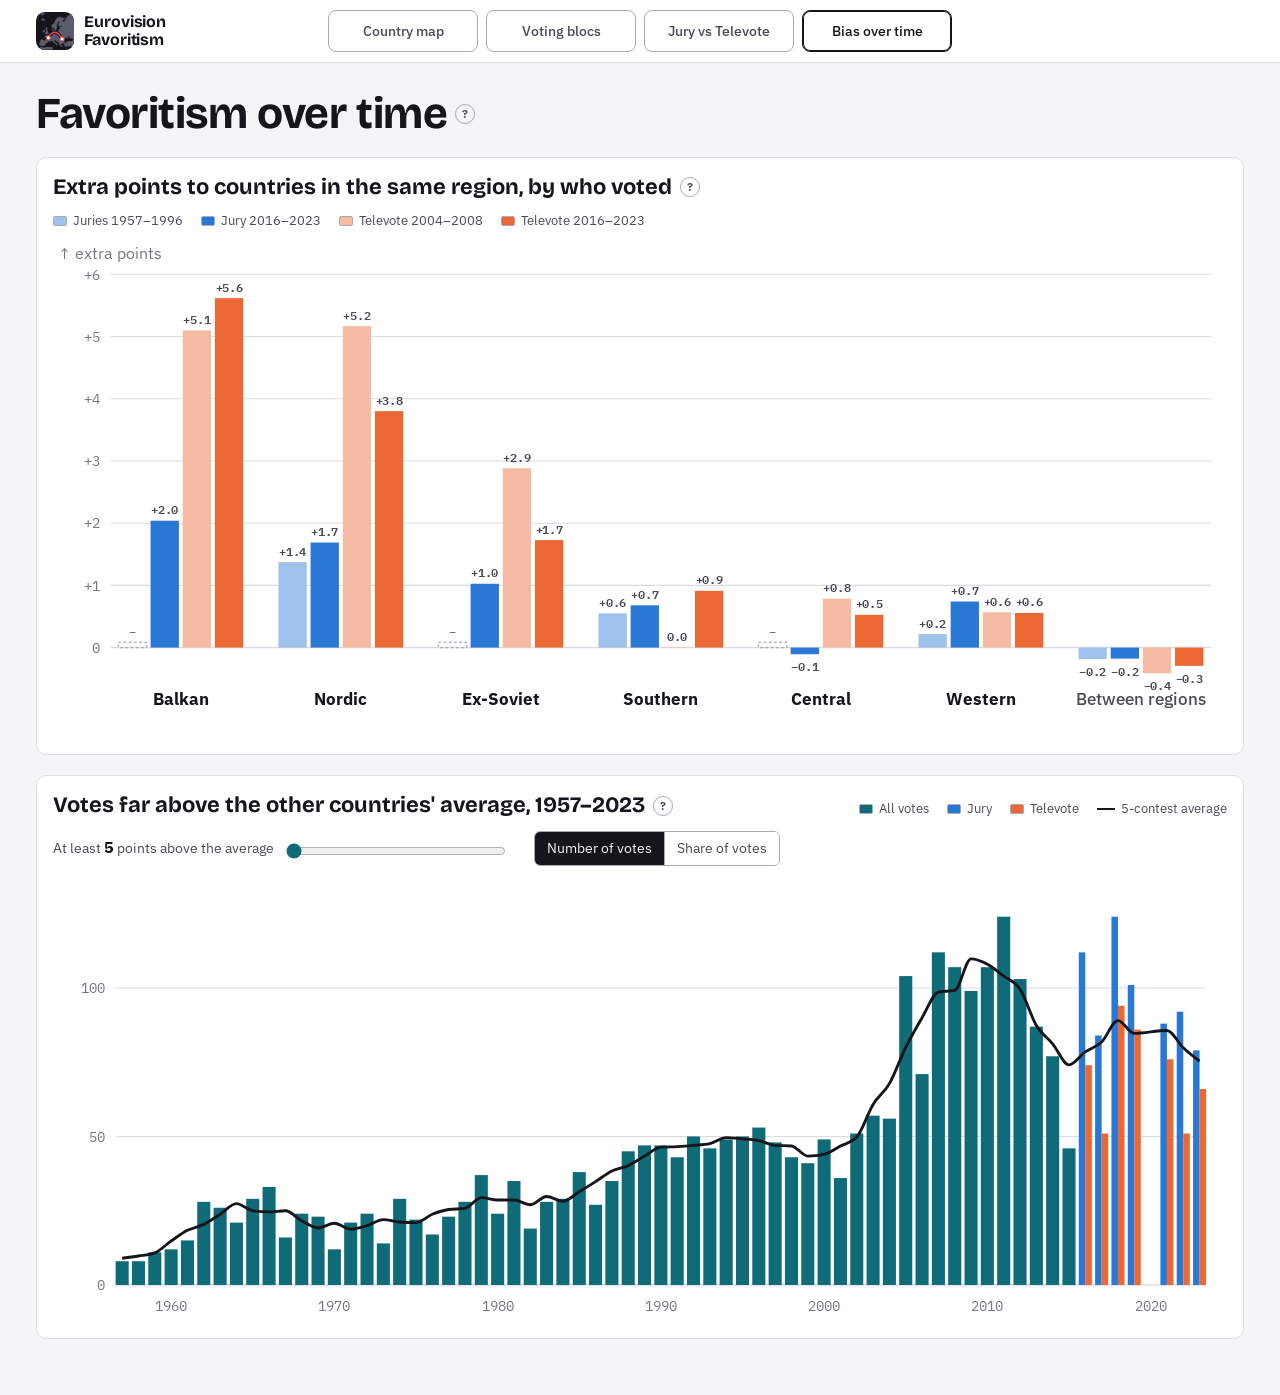
==== commit 7e33d9ef: "Bias page: extra points to the same region by who voted (grouped bars) - Replaces the region line ch" ====
--- a/bias-over-time.html
+++ b/bias-over-time.html
@@ -22,25 +22,19 @@
   </header>
 
   <section class="stage" aria-labelledby="regions-title">
-    <div class="ttl">
-      <h2 id="regions-title">Extra points to countries in the same region, 1957–2023</h2>
-      <button type="button" class="help" aria-label="About this chart" aria-controls="h-regions" aria-expanded="false">?</button>
-    </div>
-    <div class="scroll"><svg id="regions" class="wide" role="img" aria-label="Line chart: per region and year, how many more points countries gave songs from their own region than the other countries gave those songs; dashed line for votes between regions"></svg></div>
-  </section>
-
-  <section class="stage" aria-labelledby="split-title">
     <div class="stage-head">
       <div class="ttl">
-        <h2 id="split-title">Extra points to countries in the same region, 2016–2023: jury and televote</h2>
-        <button type="button" class="help" aria-label="About this chart" aria-controls="h-split" aria-expanded="false">?</button>
+        <h2 id="regions-title">Extra points to countries in the same region, by who voted</h2>
+        <button type="button" class="help" aria-label="About this chart" aria-controls="h-regions" aria-expanded="false">?</button>
       </div>
       <div class="keys">
-        <span class="key"><i class="swatch dot c-tele"></i>Televote</span>
-        <span class="key"><i class="swatch dot c-jury"></i>Jury</span>
+        <span class="key"><i class="swatch c-jury-old"></i>Juries 1957–1996</span>
+        <span class="key"><i class="swatch c-jury"></i>Jury 2016–2023</span>
+        <span class="key"><i class="swatch c-tele-old"></i>Televote 2004–2008</span>
+        <span class="key"><i class="swatch c-tele"></i>Televote 2016–2023</span>
       </div>
     </div>
-    <div class="scroll"><svg id="split-regions" class="wide" role="img" aria-label="Per region, the extra points to countries in the same region from the jury and from the televote, 2016–2023"></svg></div>
+    <div class="scroll"><svg id="regions" class="wide" role="img" aria-label="Grouped bar chart: per region, the extra points countries gave songs from their own region, for juries 1957–1996, televote 2004–2008, and jury and televote 2016–2023"></svg></div>
   </section>
 
   <section class="stage" aria-labelledby="bars-title">
@@ -74,10 +68,7 @@
 </div>
 <div class="help-pop" id="h-regions" role="tooltip" hidden>
   <p><b>Extra points</b>: how many more points a country gave a song than the other countries gave the same song. Norway gives Sweden 10, the others give Sweden 4 on average: +6.</p>
-  <p>Each line: the average over all votes to a country in the same region, over five contests. Dashed: votes between regions. Hover a region's name for its countries.</p>
-</div>
-<div class="help-pop" id="h-split" role="tooltip" hidden>
-  <p>The same measure since 2016, when the jury and the televote each give their own points.</p>
+  <p>Only years in which every country voted the same way. "–": too few votes. Hover a region's name for its countries.</p>
 </div>
 <div class="help-pop" id="h-bars" role="tooltip" hidden>
   <p>Points standardised to the 12-point scale, as on the other pages: each year is scaled to the spread of an average 1975–2015 final.</p>
--- a/css/bias-over-time.css
+++ b/css/bias-over-time.css
@@ -33,3 +33,16 @@
 #regions .guide { stroke: var(--fg-2); stroke-width: 1; pointer-events: none; }
 #regions .panel-title { font: 600 13px var(--body); fill: var(--fg); }
 .note { font-size: 12px; fill: var(--muted); }
+.vbar.jury-old rect:not(.hit) { fill: color-mix(in srgb, var(--jury) 45%, var(--surface)); }
+.vbar.jury-new rect:not(.hit) { fill: var(--jury); }
+.vbar.tele-old rect:not(.hit) { fill: color-mix(in srgb, var(--tele) 45%, var(--surface)); }
+.vbar.tele-new rect:not(.hit) { fill: var(--tele); }
+.vbar.thin rect:not(.hit) { fill: none; stroke: var(--line-strong); stroke-dasharray: 2 2; }
+.vbar .hit { fill: transparent; }
+.vbar:hover rect:not(.hit) { stroke: var(--fg); stroke-width: 1; }
+.bval { font: 600 9.5px var(--mono); fill: var(--fg-2); letter-spacing: -.2px; }
+.bval.thin { fill: var(--muted); }
+.glabel { font-size: 13px; font-weight: 700; fill: var(--fg); cursor: default; }
+.glabel.other { font-weight: 500; fill: var(--fg-2); }
+.swatch.c-jury-old { --c: color-mix(in srgb, var(--jury) 45%, var(--surface)); }
+.swatch.c-tele-old { --c: color-mix(in srgb, var(--tele) 45%, var(--surface)); }
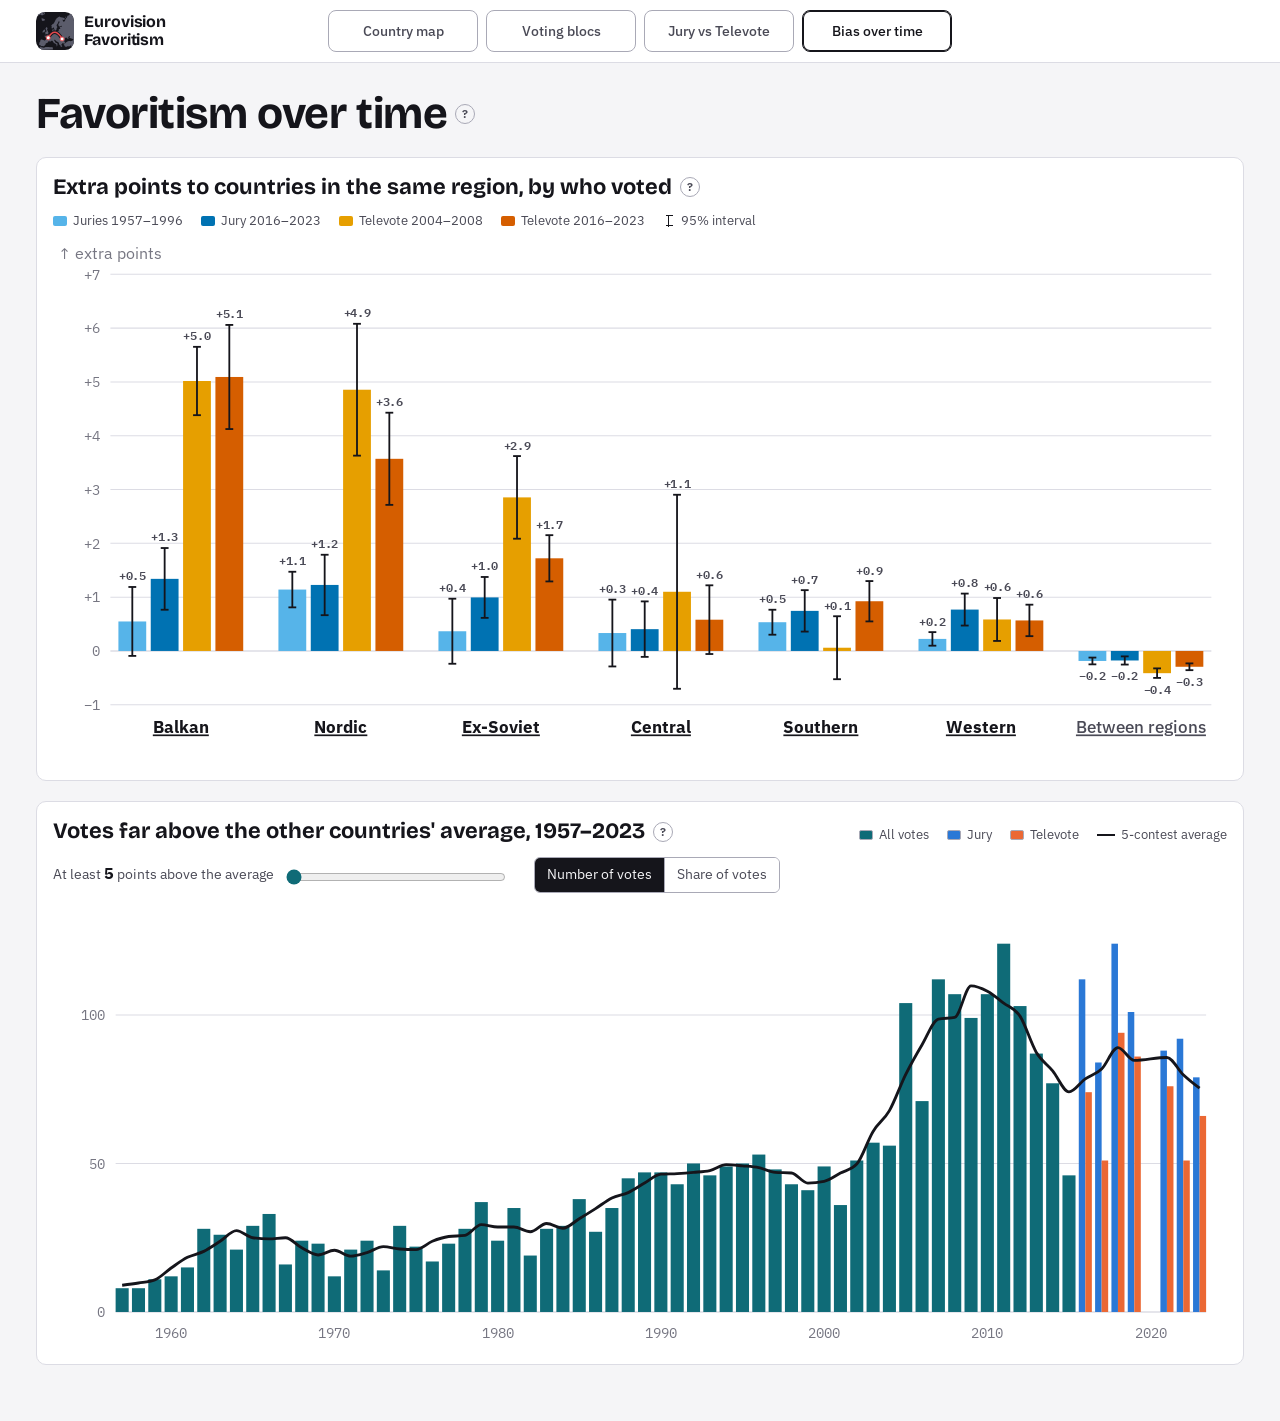
==== commit 8b2a7269: "Bias page: partial pooling and 95% intervals for thin regions; Okabe-Ito colours - Regions barely in" ====
--- a/bias-over-time.html
+++ b/bias-over-time.html
@@ -27,11 +27,12 @@
         <h2 id="regions-title">Extra points to countries in the same region, by who voted</h2>
         <button type="button" class="help" aria-label="About this chart" aria-controls="h-regions" aria-expanded="false">?</button>
       </div>
-      <div class="keys">
-        <span class="key"><i class="swatch c-jury-old"></i>Juries 1957–1996</span>
-        <span class="key"><i class="swatch c-jury"></i>Jury 2016–2023</span>
-        <span class="key"><i class="swatch c-tele-old"></i>Televote 2004–2008</span>
-        <span class="key"><i class="swatch c-tele"></i>Televote 2016–2023</span>
+      <div class="keys keys-regions">
+        <span class="key"><i class="swatch c-oi-sky"></i>Juries 1957–1996</span>
+        <span class="key"><i class="swatch c-oi-blue"></i>Jury 2016–2023</span>
+        <span class="key"><i class="swatch c-oi-orange"></i>Televote 2004–2008</span>
+        <span class="key"><i class="swatch c-oi-vermillion"></i>Televote 2016–2023</span>
+        <span class="key"><i class="swatch c-ci"></i>95% interval</span>
       </div>
     </div>
     <div class="scroll"><svg id="regions" class="wide" role="img" aria-label="Grouped bar chart: per region, the extra points countries gave songs from their own region, for juries 1957–1996, televote 2004–2008, and jury and televote 2016–2023"></svg></div>
@@ -68,7 +69,7 @@
 </div>
 <div class="help-pop" id="h-regions" role="tooltip" hidden>
   <p><b>Extra points</b>: how many more points a country gave a song than the other countries gave the same song. Norway gives Sweden 10, the others give Sweden 4 on average: +6.</p>
-  <p>Only years in which every country voted the same way. "–": too few votes. Hover a region's name for its countries.</p>
+  <p>Only years in which every country voted the same way. Regions with few votes lean on the average of all regions; the line through a bar shows how certain it is. Hover a region's name for its countries.</p>
 </div>
 <div class="help-pop" id="h-bars" role="tooltip" hidden>
   <p>Points standardised to the 12-point scale, as on the other pages: each year is scaled to the spread of an average 1975–2015 final.</p>
--- a/css/bias-over-time.css
+++ b/css/bias-over-time.css
@@ -33,16 +33,23 @@
 #regions .guide { stroke: var(--fg-2); stroke-width: 1; pointer-events: none; }
 #regions .panel-title { font: 600 13px var(--body); fill: var(--fg); }
 .note { font-size: 12px; fill: var(--muted); }
-.vbar.jury-old rect:not(.hit) { fill: color-mix(in srgb, var(--jury) 45%, var(--surface)); }
-.vbar.jury-new rect:not(.hit) { fill: var(--jury); }
-.vbar.tele-old rect:not(.hit) { fill: color-mix(in srgb, var(--tele) 45%, var(--surface)); }
-.vbar.tele-new rect:not(.hit) { fill: var(--tele); }
-.vbar.thin rect:not(.hit) { fill: none; stroke: var(--line-strong); stroke-dasharray: 2 2; }
-.vbar .hit { fill: transparent; }
-.vbar:hover rect:not(.hit) { stroke: var(--fg); stroke-width: 1; }
+/* Okabe-Ito colour-blind-safe palette, used as given and the same in light and dark mode */
+#regions, .keys-regions { --oi-sky: #56B4E9; --oi-blue: #0072B2; --oi-orange: #E69F00; --oi-vermillion: #D55E00; }
+.vbar.jury-old .fill { fill: var(--oi-sky); }
+.vbar.jury-new .fill { fill: var(--oi-blue); }
+.vbar.tele-old .fill { fill: var(--oi-orange); }
+.vbar.tele-new .fill { fill: var(--oi-vermillion); }
+.ci line { stroke: var(--fg); stroke-width: 1.4; }
+.swatch.c-ci { width: 12px; height: 12px; border: 0; background:
+  linear-gradient(var(--fg), var(--fg)) center / 1.4px 100% no-repeat,
+  linear-gradient(var(--fg), var(--fg)) center top / 7px 1.4px no-repeat,
+  linear-gradient(var(--fg), var(--fg)) center bottom / 7px 1.4px no-repeat; }
 .bval { font: 600 9.5px var(--mono); fill: var(--fg-2); letter-spacing: -.2px; }
 .bval.thin { fill: var(--muted); }
-.glabel { font-size: 13px; font-weight: 700; fill: var(--fg); cursor: default; }
+.glabel { font-size: 13px; font-weight: 700; fill: var(--fg); cursor: help; text-decoration: underline dotted; text-underline-offset: 3px; outline: none; }
+.glabel:hover, .glabel:focus-visible { fill: var(--accent); }
 .glabel.other { font-weight: 500; fill: var(--fg-2); }
-.swatch.c-jury-old { --c: color-mix(in srgb, var(--jury) 45%, var(--surface)); }
-.swatch.c-tele-old { --c: color-mix(in srgb, var(--tele) 45%, var(--surface)); }
+.keys-regions .swatch.c-oi-sky { --c: var(--oi-sky); border: 0; }
+.keys-regions .swatch.c-oi-blue { --c: var(--oi-blue); border: 0; }
+.keys-regions .swatch.c-oi-orange { --c: var(--oi-orange); border: 0; }
+.keys-regions .swatch.c-oi-vermillion { --c: var(--oi-vermillion); border: 0; }
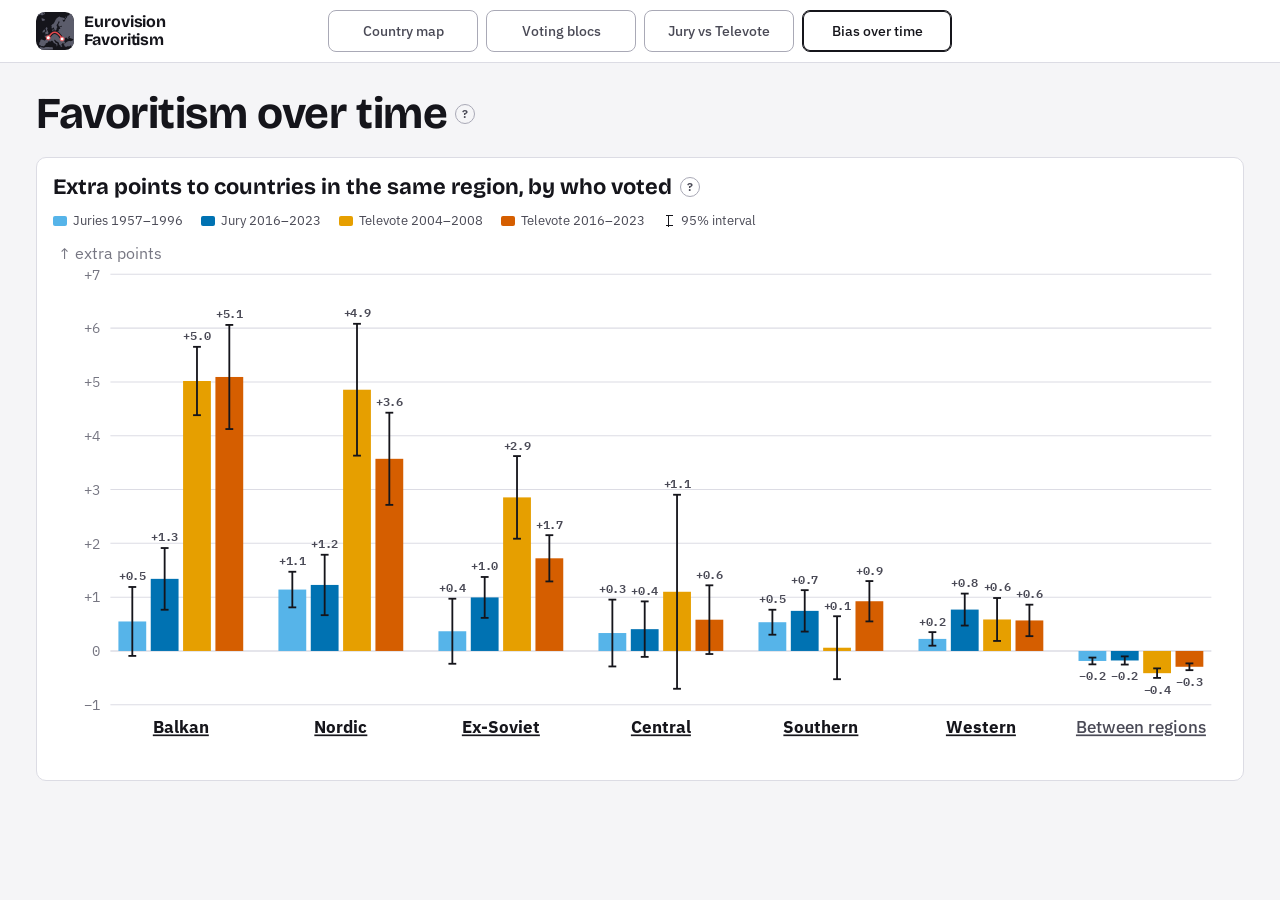
==== commit 27069f5e: "Bias page: remove the old 'votes far above the average' bar chart - The page now has one chart: extr" ====
--- a/bias-over-time.html
+++ b/bias-over-time.html
@@ -37,31 +37,6 @@
     </div>
     <div class="scroll"><svg id="regions" class="wide" role="img" aria-label="Grouped bar chart: per region, the extra points countries gave songs from their own region, for juries 1957–1996, televote 2004–2008, and jury and televote 2016–2023"></svg></div>
   </section>
-
-  <section class="stage" aria-labelledby="bars-title">
-    <div class="stage-head">
-      <div class="ttl">
-        <h2 id="bars-title">Votes far above the other countries' average, 1957–2023</h2>
-        <button type="button" class="help" aria-label="About this chart" aria-controls="h-bars" aria-expanded="false">?</button>
-      </div>
-      <div class="keys">
-        <span class="key"><i class="swatch c-all"></i>All votes</span>
-        <span class="key"><i class="swatch c-jury"></i>Jury</span>
-        <span class="key"><i class="swatch c-tele"></i>Televote</span>
-        <span class="key"><i class="swatch line c-trend"></i>5-contest average</span>
-      </div>
-    </div>
-    <div class="controls">
-      <label class="threshold" for="threshold"><span>At least <b id="t-value">5</b> <span id="t-unit">points</span> above the average</span>
-        <input type="range" id="threshold" min="5" max="12" step="1" value="5">
-      </label>
-      <div class="seg" id="measure" role="group" aria-label="Show">
-        <button type="button" data-value="count" aria-pressed="true">Number of votes</button>
-        <button type="button" data-value="share" aria-pressed="false">Share of votes</button>
-      </div>
-    </div>
-    <div class="scroll"><svg id="bars" class="wide" role="img" aria-label="Bar chart: per year, the votes that were at least the chosen number of points above what the other countries gave the same song"></svg></div>
-  </section>
 </main>
 
 <div class="help-pop" id="h-page" role="tooltip" hidden>
@@ -71,8 +46,5 @@
   <p><b>Extra points</b>: how many more points a country gave a song than the other countries gave the same song. Norway gives Sweden 10, the others give Sweden 4 on average: +6.</p>
   <p>Only years in which every country voted the same way. Regions with few votes lean on the average of all regions; the line through a bar shows how certain it is. Hover a region's name for its countries.</p>
 </div>
-<div class="help-pop" id="h-bars" role="tooltip" hidden>
-  <p>Points standardised to the 12-point scale, as on the other pages: each year is scaled to the spread of an average 1975–2015 final.</p>
-</div>
 </body>
 </html>
--- a/css/bias-over-time.css
+++ b/css/bias-over-time.css
@@ -1,37 +1,5 @@
 /* Favoritism over time page */
 svg.wide { min-width: 720px; }
-
-.controls { display: flex; flex-wrap: wrap; gap: 12px 28px; align-items: center; }
-.threshold { display: flex; align-items: center; gap: 12px; font-size: 14px; color: var(--fg-2); }
-.threshold b { font: 700 16px var(--mono); color: var(--fg); }
-.threshold input { width: 220px; accent-color: var(--accent); }
-
-.bar.all { fill: var(--accent); }
-.bar.jury { fill: var(--jury); }
-.bar.tele { fill: var(--tele); }
-.bar:hover { stroke: var(--fg); stroke-width: 1; }
-.swatch.c-all { --c: var(--accent); }
-.trend { fill: none; stroke: var(--fg); stroke-width: 2.2; stroke-linejoin: round; pointer-events: none; }
-.swatch.c-trend { --c: var(--fg); }
-.rline { fill: none; stroke-width: 2.6; stroke-linejoin: round; stroke-linecap: round; transition: opacity .15s; }
-.rline.other { stroke-width: 1.6; stroke-dasharray: 5 4; }
-.rline.is-focus { stroke-width: 3.6; }
-.rline.is-dim, .rlabel.is-dim { opacity: .15; }
-.rlabel { font-size: 12.5px; font-weight: 700; cursor: default; transition: opacity .15s; }
-.rlabel.other { font-weight: 500; }
-.method rect { fill: var(--fg); fill-opacity: 0; }
-.method.m1 rect { fill-opacity: .05; }
-.method text { font-size: 11.5px; fill: var(--muted); }
-.drow .hit { fill: transparent; }
-.drow:hover .hit { fill: var(--fg); fill-opacity: .04; }
-.dlabel { font-size: 13px; font-weight: 700; }
-.drow.other .dlabel { font-weight: 500; }
-.dbar { stroke: var(--line-strong); stroke-width: 2.5; }
-.ddot { stroke: var(--surface); stroke-width: 1.5; }
-.ddot.jury { fill: var(--jury); }
-.ddot.tele { fill: var(--tele); }
-#regions .guide { stroke: var(--fg-2); stroke-width: 1; pointer-events: none; }
-#regions .panel-title { font: 600 13px var(--body); fill: var(--fg); }
 .note { font-size: 12px; fill: var(--muted); }
 /* Okabe-Ito colour-blind-safe palette, used as given and the same in light and dark mode */
 #regions, .keys-regions { --oi-sky: #56B4E9; --oi-blue: #0072B2; --oi-orange: #E69F00; --oi-vermillion: #D55E00; }
@@ -45,7 +13,6 @@
   linear-gradient(var(--fg), var(--fg)) center top / 7px 1.4px no-repeat,
   linear-gradient(var(--fg), var(--fg)) center bottom / 7px 1.4px no-repeat; }
 .bval { font: 600 9.5px var(--mono); fill: var(--fg-2); letter-spacing: -.2px; }
-.bval.thin { fill: var(--muted); }
 .glabel { font-size: 13px; font-weight: 700; fill: var(--fg); cursor: help; text-decoration: underline dotted; text-underline-offset: 3px; outline: none; }
 .glabel:hover, .glabel:focus-visible { fill: var(--accent); }
 .glabel.other { font-weight: 500; fill: var(--fg-2); }
